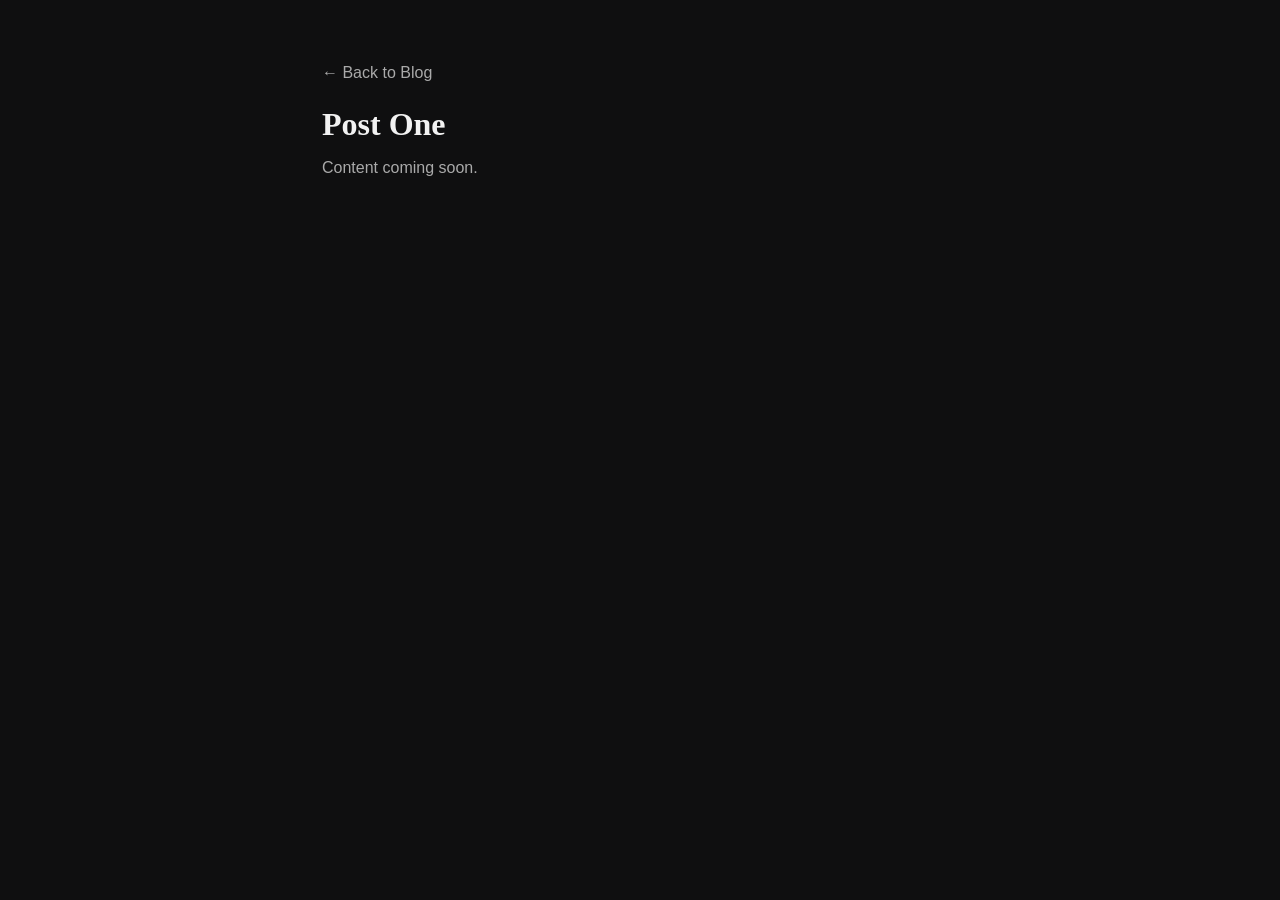
==== posts/post1.html @ fbe8bddf "Initial blog setup" ====
<!DOCTYPE html>
<html lang="en">
<head>
<meta charset="UTF-8">
<meta name="viewport" content="width=device-width, initial-scale=1.0">
<title>Post One | My Blog</title>
<link rel="stylesheet" href="../style.css">
</head>
<body>

<main style="max-width:700px; margin:4rem auto; padding:0 2rem;">
  <a href="../index.html" style="color:#aaa; text-decoration:none;">&larr; Back to Blog</a>
  <h1 style="font-family:'Playfair Display', serif; margin-top:1.5rem;">Post One</h1>
  <p style="color:#aaa; margin-top:1rem;">Content coming soon.</p>
</main>

</body>
</html>
---- style.css ----
* { margin: 0; padding: 0; box-sizing: border-box; }

body {
  font-family: 'Inter', sans-serif;
  background: #0f0f10;
  color: #f2f2f2;
}

.hero {
  height: 60vh;
  background: linear-gradient(rgba(0,0,0,0.5), rgba(0,0,0,0.6)),
              url('images/hero.jpg') center/cover no-repeat;
  display: flex;
  align-items: center;
  justify-content: center;
  text-align: center;
}

.hero-overlay h1 {
  font-family: 'Playfair Display', serif;
  font-size: 4rem;
  letter-spacing: 1px;
}

.hero-overlay p {
  margin-top: 0.75rem;
  font-size: 1.1rem;
  color: #d8d8d8;
}

.posts-grid {
  max-width: 1000px;
  margin: 4rem auto;
  padding: 0 2rem;
  display: grid;
  grid-template-columns: repeat(auto-fit, minmax(220px, 1fr));
  gap: 1.5rem;
}

.post-card {
  background: #1a1a1c;
  border: 1px solid #2a2a2c;
  border-radius: 12px;
  padding: 2rem 1.5rem;
  text-decoration: none;
  color: inherit;
  transition: transform 0.2s ease, border-color 0.2s ease;
}

.post-card:hover {
  transform: translateY(-4px);
  border-color: #f2f2f2;
}

.post-number {
  font-family: 'Playfair Display', serif;
  font-size: 1.5rem;
  color: #888;
}

.post-card h2 {
  margin-top: 0.5rem;
  font-family: 'Playfair Display', serif;
}

.post-card p {
  margin-top: 0.5rem;
  color: #aaa;
  font-size: 0.9rem;
}

footer {
  text-align: center;
  padding: 2rem;
  color: #777;
  font-size: 0.85rem;
}
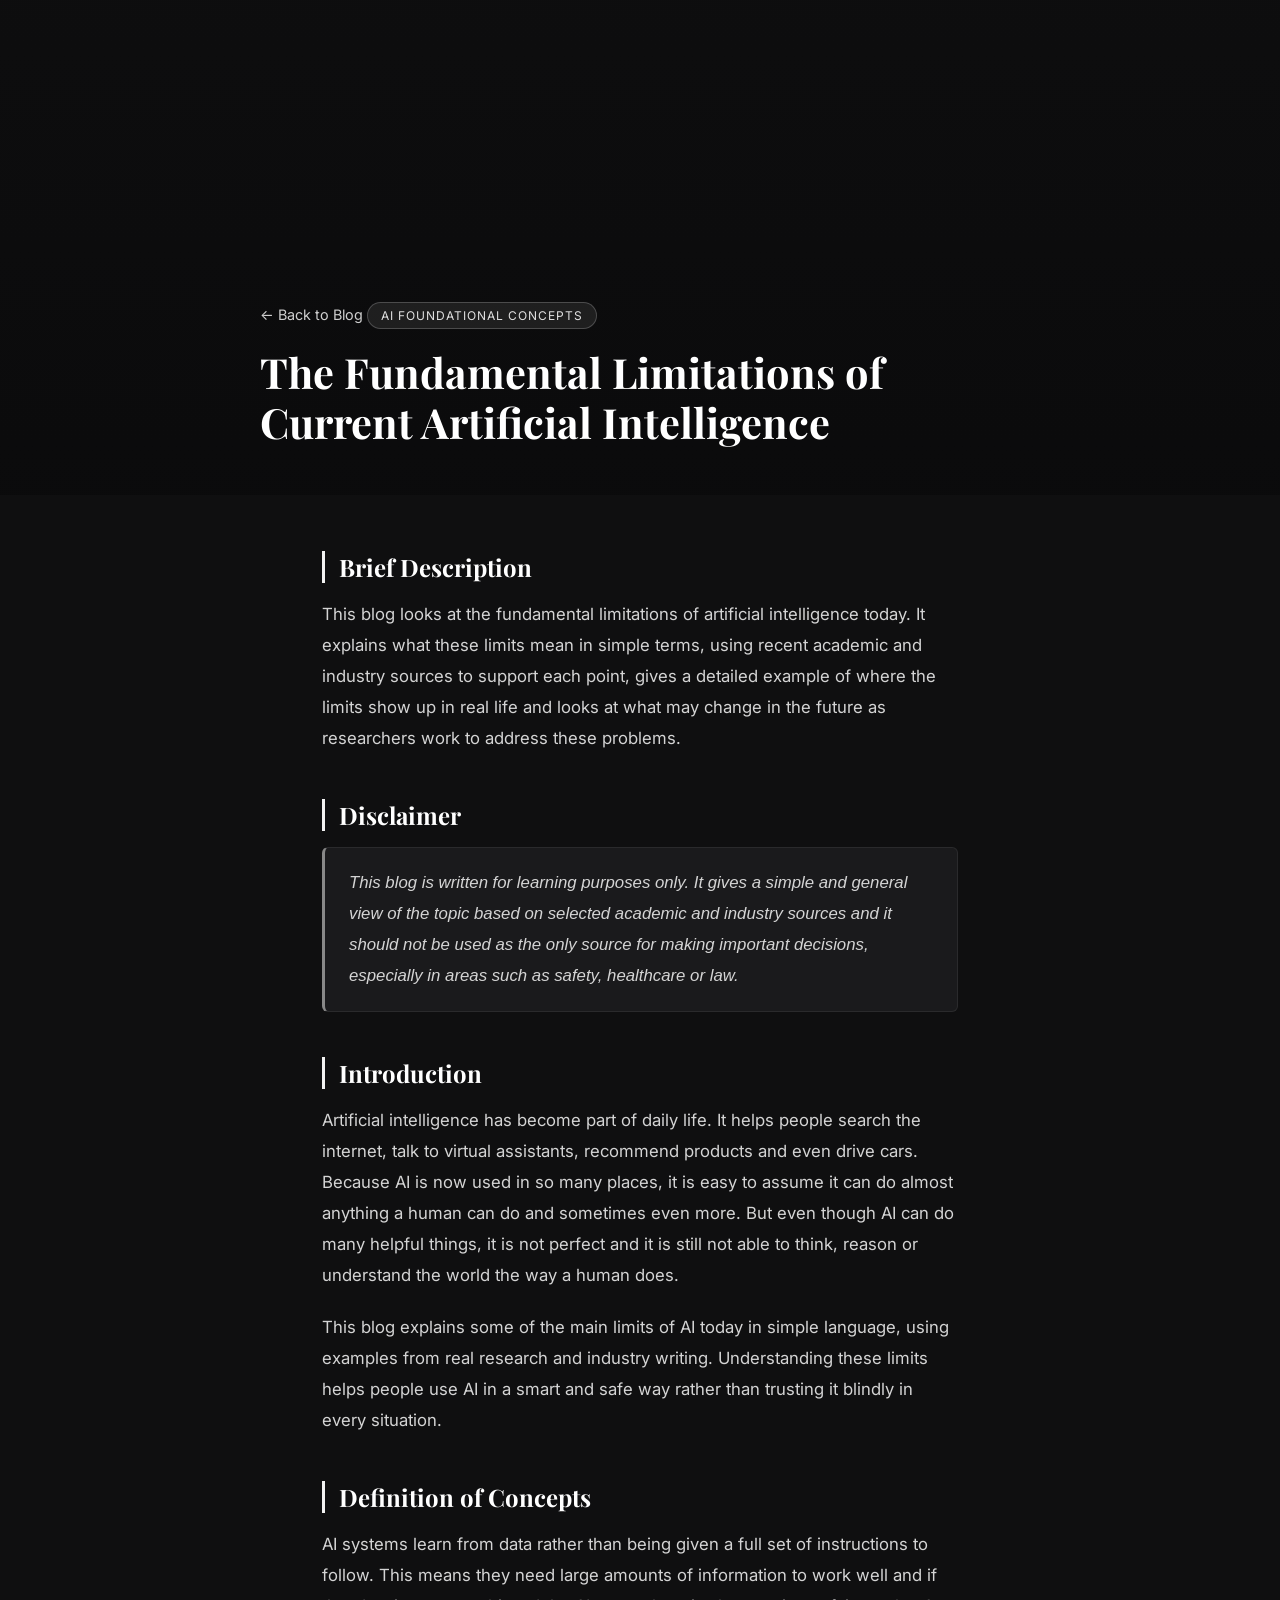
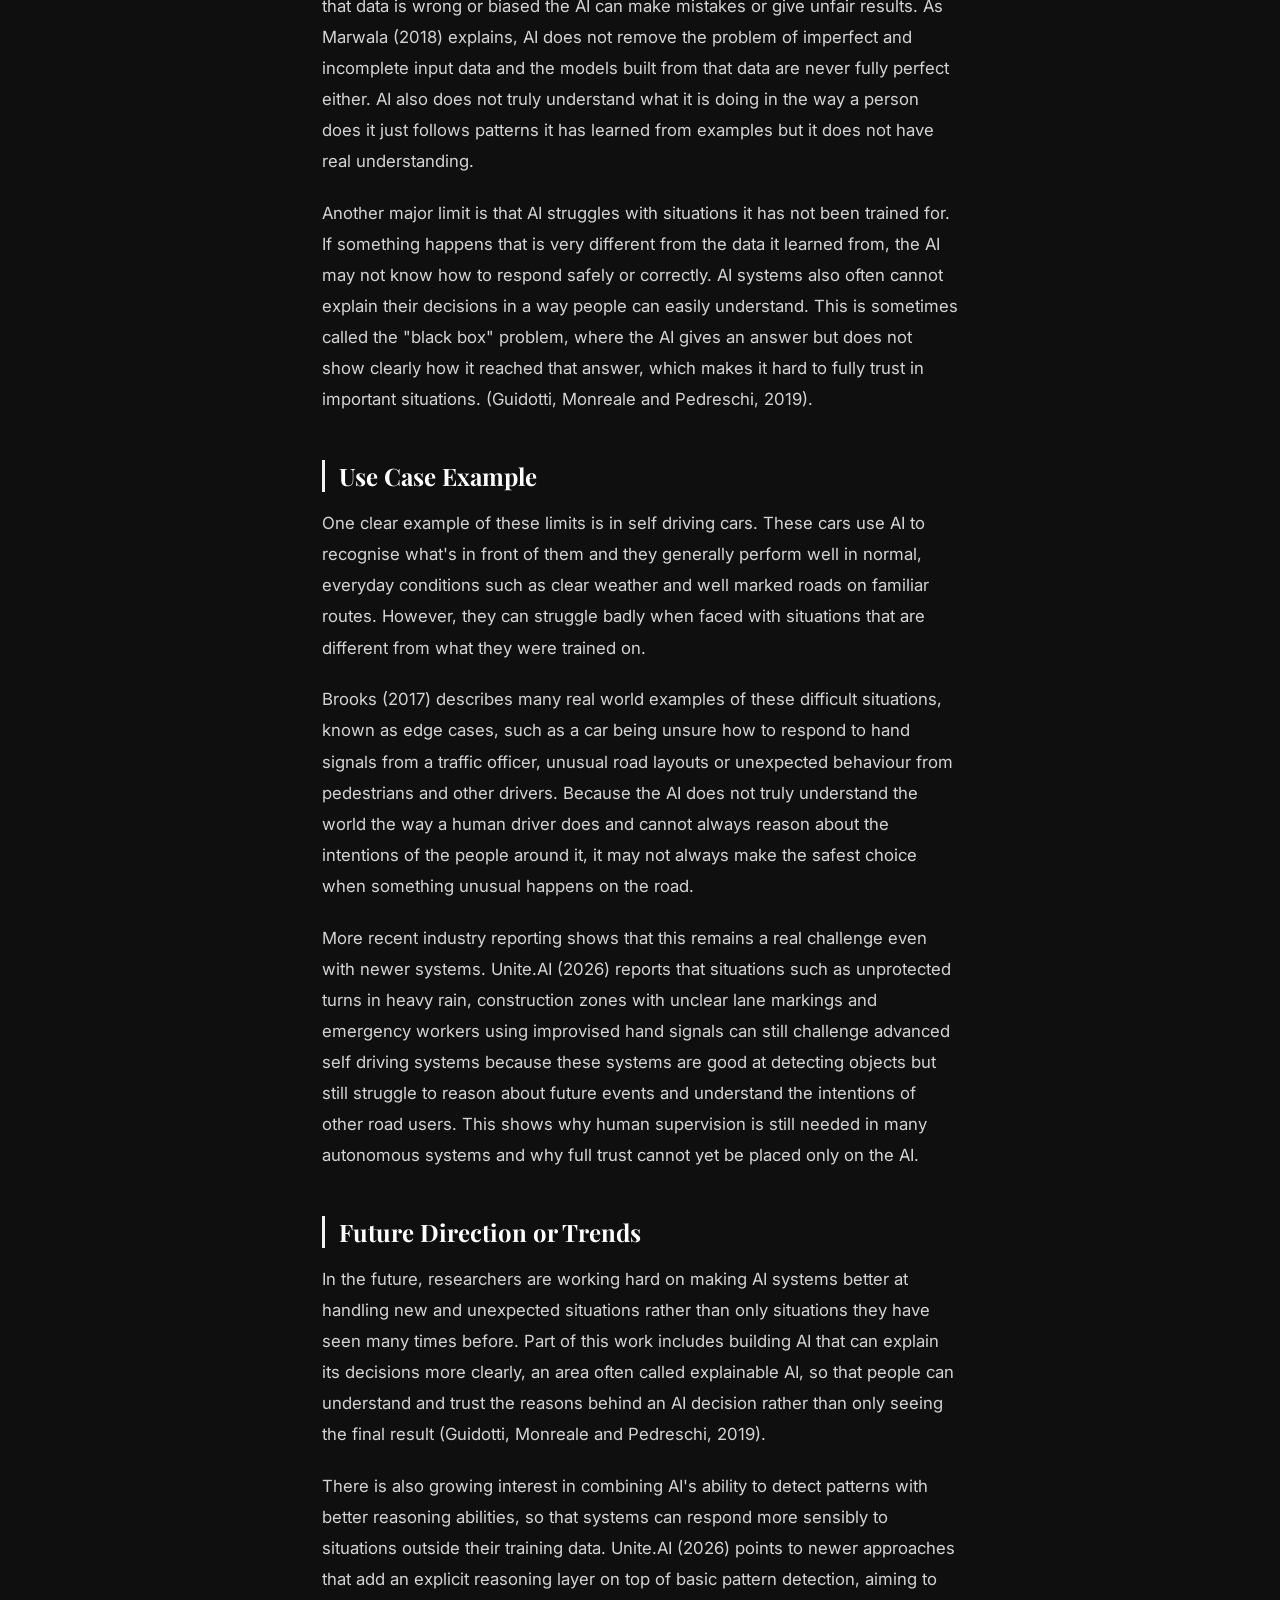
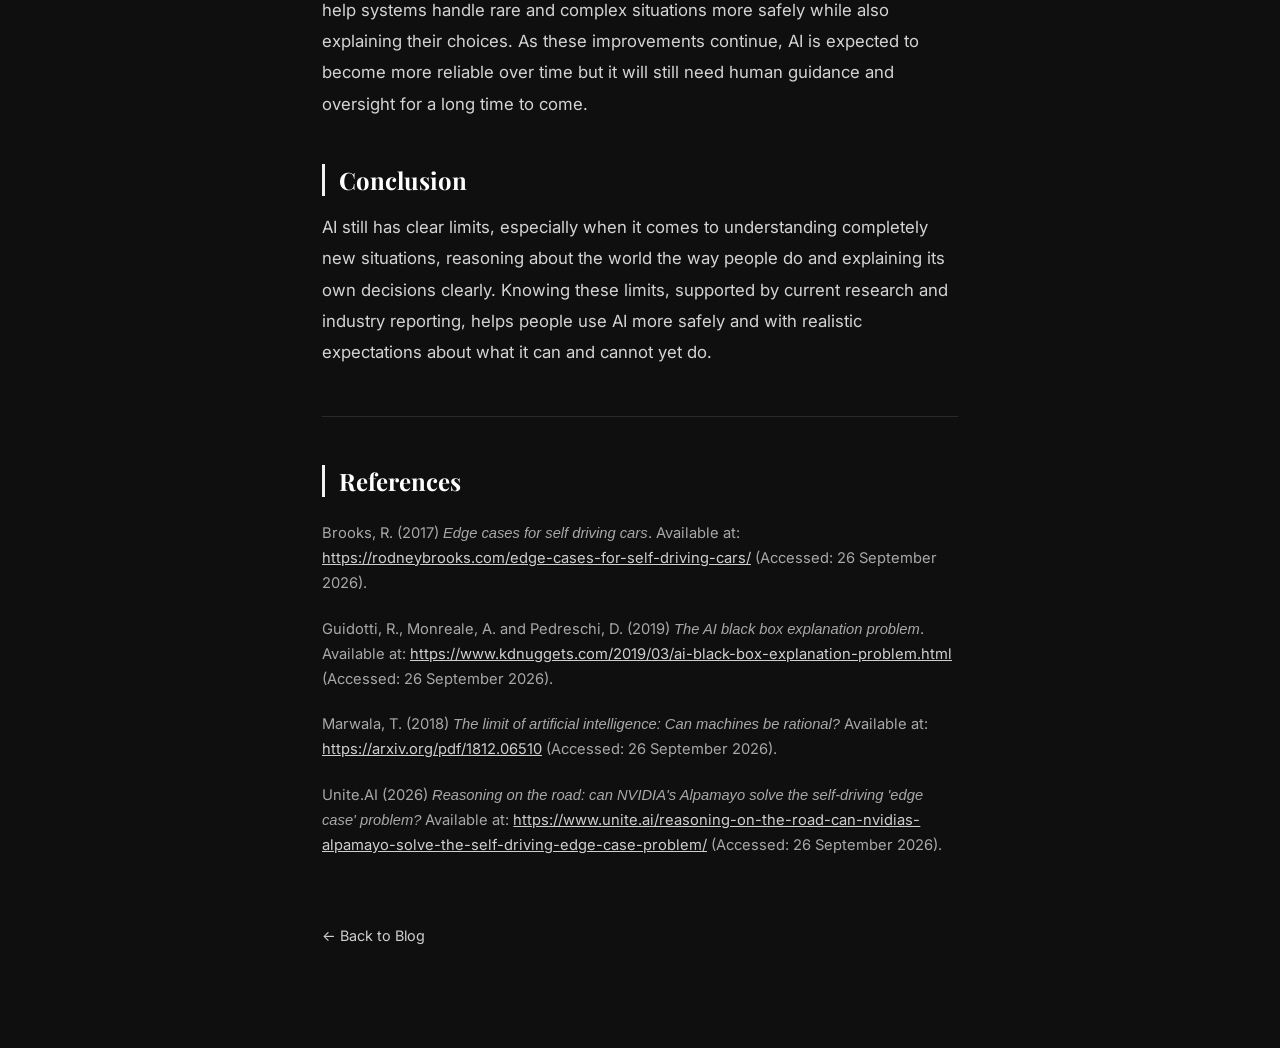
==== commit b3ad78ff: "Add post 1 content" ====
--- a/posts/post1.html
+++ b/posts/post1.html
@@ -3,15 +3,173 @@
 <head>
 <meta charset="UTF-8">
 <meta name="viewport" content="width=device-width, initial-scale=1.0">
-<title>Post One | My Blog</title>
+<title>The Fundamental Limitations of Current Artificial Intelligence | My Blog</title>
 <link rel="stylesheet" href="../style.css">
+<link rel="preconnect" href="https://fonts.googleapis.com">
+<link href="https://fonts.googleapis.com/css2?family=Playfair+Display:wght@600;700&family=Inter:wght@400;500&display=swap" rel="stylesheet">
+<style>
+
+  .article-hero {
+    position: relative;
+    height: 55vh;
+    min-height: 380px;
+    background: linear-gradient(rgba(10,10,11,0.35), rgba(10,10,11,0.85)),
+                url('https://images.unsplash.com/photo-1535378620166-273708d44e4c?auto=format&fit=crop&w=2000&q=80') center/cover no-repeat;
+    display: flex;
+    align-items: flex-end;
+    padding: 3rem 2rem;
+  }
+
+  .article-hero-inner {
+    max-width: 760px;
+    margin: 0 auto;
+    width: 100%;
+  }
+
+  .back-link {
+    color: #cfcfcf;
+    text-decoration: none;
+    font-size: 0.9rem;
+    display: inline-block;
+    margin-bottom: 1.5rem;
+    transition: color 0.2s ease;
+  }
+  .back-link:hover { color: #fff; }
+
+  .article-tag {
+    display: inline-block;
+    background: rgba(255,255,255,0.08);
+    border: 1px solid rgba(255,255,255,0.2);
+    color: #e0e0e0;
+    font-size: 0.75rem;
+    letter-spacing: 1px;
+    text-transform: uppercase;
+    padding: 0.3rem 0.8rem;
+    border-radius: 999px;
+    margin-bottom: 1rem;
+  }
+
+  .article-hero h1 {
+    font-family: 'Playfair Display', serif;
+    font-size: 2.6rem;
+    line-height: 1.2;
+    color: #fff;
+    max-width: 700px;
+  }
+
+  .article-body {
+    max-width: 700px;
+    margin: 0 auto;
+    padding: 3.5rem 2rem 5rem;
+  }
+
+  .article-body h2 {
+    font-family: 'Playfair Display', serif;
+    font-size: 1.5rem;
+    margin-top: 2.8rem;
+    margin-bottom: 1rem;
+    color: #fff;
+    border-left: 3px solid #f2f2f2;
+    padding-left: 0.9rem;
+  }
+
+  .article-body h2:first-of-type {
+    margin-top: 0;
+  }
+
+  .article-body p {
+    font-size: 1.05rem;
+    line-height: 1.85;
+    color: #d4d4d4;
+    margin-bottom: 1.3rem;
+  }
+
+  .disclaimer-box {
+    background: #1a1a1c;
+    border: 1px solid #2a2a2c;
+    border-left: 3px solid #888;
+    border-radius: 6px;
+    padding: 1.2rem 1.5rem;
+    font-size: 0.95rem;
+    color: #b5b5b5;
+    font-style: italic;
+  }
+
+  .references-box {
+    margin-top: 1rem;
+    padding-top: 0.5rem;
+  }
+
+  .references-box p {
+    font-size: 0.92rem;
+    color: #a8a8a8;
+    line-height: 1.7;
+    word-break: break-word;
+  }
+
+  .references-box a {
+    color: #cfcfcf;
+  }
+
+  hr.divider {
+    border: none;
+    border-top: 1px solid #2a2a2c;
+    margin: 3rem 0;
+  }
+</style>
 </head>
 <body>
 
-<main style="max-width:700px; margin:4rem auto; padding:0 2rem;">
-  <a href="../index.html" style="color:#aaa; text-decoration:none;">&larr; Back to Blog</a>
-  <h1 style="font-family:'Playfair Display', serif; margin-top:1.5rem;">Post One</h1>
-  <p style="color:#aaa; margin-top:1rem;">Content coming soon.</p>
+<div class="article-hero">
+  <div class="article-hero-inner">
+    <a class="back-link" href="../index.html">&larr; Back to Blog</a>
+    <span class="article-tag">AI Foundational Concepts</span>
+    <h1>The Fundamental Limitations of Current Artificial Intelligence</h1>
+  </div>
+</div>
+
+<main class="article-body">
+
+  <h2>Brief Description</h2>
+  <p>This blog looks at the fundamental limitations of artificial intelligence today. It explains what these limits mean in simple terms, using recent academic and industry sources to support each point, gives a detailed example of where the limits show up in real life and looks at what may change in the future as researchers work to address these problems.</p>
+
+  <h2>Disclaimer</h2>
+  <div class="disclaimer-box">
+    <p style="margin-bottom:0;">This blog is written for learning purposes only. It gives a simple and general view of the topic based on selected academic and industry sources and it should not be used as the only source for making important decisions, especially in areas such as safety, healthcare or law.</p>
+  </div>
+
+  <h2>Introduction</h2>
+  <p>Artificial intelligence has become part of daily life. It helps people search the internet, talk to virtual assistants, recommend products and even drive cars. Because AI is now used in so many places, it is easy to assume it can do almost anything a human can do and sometimes even more. But even though AI can do many helpful things, it is not perfect and it is still not able to think, reason or understand the world the way a human does.</p>
+  <p>This blog explains some of the main limits of AI today in simple language, using examples from real research and industry writing. Understanding these limits helps people use AI in a smart and safe way rather than trusting it blindly in every situation.</p>
+
+  <h2>Definition of Concepts</h2>
+  <p>AI systems learn from data rather than being given a full set of instructions to follow. This means they need large amounts of information to work well and if that data is wrong or biased the AI can make mistakes or give unfair results. As Marwala (2018) explains, AI does not remove the problem of imperfect and incomplete input data and the models built from that data are never fully perfect either. AI also does not truly understand what it is doing in the way a person does it just follows patterns it has learned from examples but it does not have real understanding.</p>
+  <p>Another major limit is that AI struggles with situations it has not been trained for. If something happens that is very different from the data it learned from, the AI may not know how to respond safely or correctly. AI systems also often cannot explain their decisions in a way people can easily understand. This is sometimes called the "black box" problem, where the AI gives an answer but does not show clearly how it reached that answer, which makes it hard to fully trust in important situations. (Guidotti, Monreale and Pedreschi, 2019).</p>
+
+  <h2>Use Case Example</h2>
+  <p>One clear example of these limits is in self driving cars. These cars use AI to recognise what's in front of them and they generally perform well in normal, everyday conditions such as clear weather and well marked roads on familiar routes. However, they can struggle badly when faced with situations that are different from what they were trained on.</p>
+  <p>Brooks (2017) describes many real world examples of these difficult situations, known as edge cases, such as a car being unsure how to respond to hand signals from a traffic officer, unusual road layouts or unexpected behaviour from pedestrians and other drivers. Because the AI does not truly understand the world the way a human driver does and cannot always reason about the intentions of the people around it, it may not always make the safest choice when something unusual happens on the road.</p>
+  <p>More recent industry reporting shows that this remains a real challenge even with newer systems. Unite.AI (2026) reports that situations such as unprotected turns in heavy rain, construction zones with unclear lane markings and emergency workers using improvised hand signals can still challenge advanced self driving systems because these systems are good at detecting objects but still struggle to reason about future events and understand the intentions of other road users. This shows why human supervision is still needed in many autonomous systems and why full trust cannot yet be placed only on the AI.</p>
+
+  <h2>Future Direction or Trends</h2>
+  <p>In the future, researchers are working hard on making AI systems better at handling new and unexpected situations rather than only situations they have seen many times before. Part of this work includes building AI that can explain its decisions more clearly, an area often called explainable AI, so that people can understand and trust the reasons behind an AI decision rather than only seeing the final result (Guidotti, Monreale and Pedreschi, 2019).</p>
+  <p>There is also growing interest in combining AI's ability to detect patterns with better reasoning abilities, so that systems can respond more sensibly to situations outside their training data. Unite.AI (2026) points to newer approaches that add an explicit reasoning layer on top of basic pattern detection, aiming to help systems handle rare and complex situations more safely while also explaining their choices. As these improvements continue, AI is expected to become more reliable over time but it will still need human guidance and oversight for a long time to come.</p>
+
+  <h2>Conclusion</h2>
+  <p>AI still has clear limits, especially when it comes to understanding completely new situations, reasoning about the world the way people do and explaining its own decisions clearly. Knowing these limits, supported by current research and industry reporting, helps people use AI more safely and with realistic expectations about what it can and cannot yet do.</p>
+
+  <hr class="divider">
+
+  <h2>References</h2>
+  <div class="references-box">
+    <p>Brooks, R. (2017) <em>Edge cases for self driving cars</em>. Available at: <a href="https://rodneybrooks.com/edge-cases-for-self-driving-cars/" target="_blank" rel="noopener">https://rodneybrooks.com/edge-cases-for-self-driving-cars/</a> (Accessed: 26 September 2026).</p>
+    <p>Guidotti, R., Monreale, A. and Pedreschi, D. (2019) <em>The AI black box explanation problem</em>. Available at: <a href="https://www.kdnuggets.com/2019/03/ai-black-box-explanation-problem.html" target="_blank" rel="noopener">https://www.kdnuggets.com/2019/03/ai-black-box-explanation-problem.html</a> (Accessed: 26 September 2026).</p>
+    <p>Marwala, T. (2018) <em>The limit of artificial intelligence: Can machines be rational?</em> Available at: <a href="https://arxiv.org/pdf/1812.06510" target="_blank" rel="noopener">https://arxiv.org/pdf/1812.06510</a> (Accessed: 26 September 2026).</p>
+    <p>Unite.AI (2026) <em>Reasoning on the road: can NVIDIA's Alpamayo solve the self-driving 'edge case' problem?</em> Available at: <a href="https://www.unite.ai/reasoning-on-the-road-can-nvidias-alpamayo-solve-the-self-driving-edge-case-problem/" target="_blank" rel="noopener">https://www.unite.ai/reasoning-on-the-road-can-nvidias-alpamayo-solve-the-self-driving-edge-case-problem/</a> (Accessed: 26 September 2026).</p>
+  </div>
+
+  <a class="back-link" href="../index.html" style="margin-top:3rem; display:inline-block;">&larr; Back to Blog</a>
+
 </main>
 
 </body>
